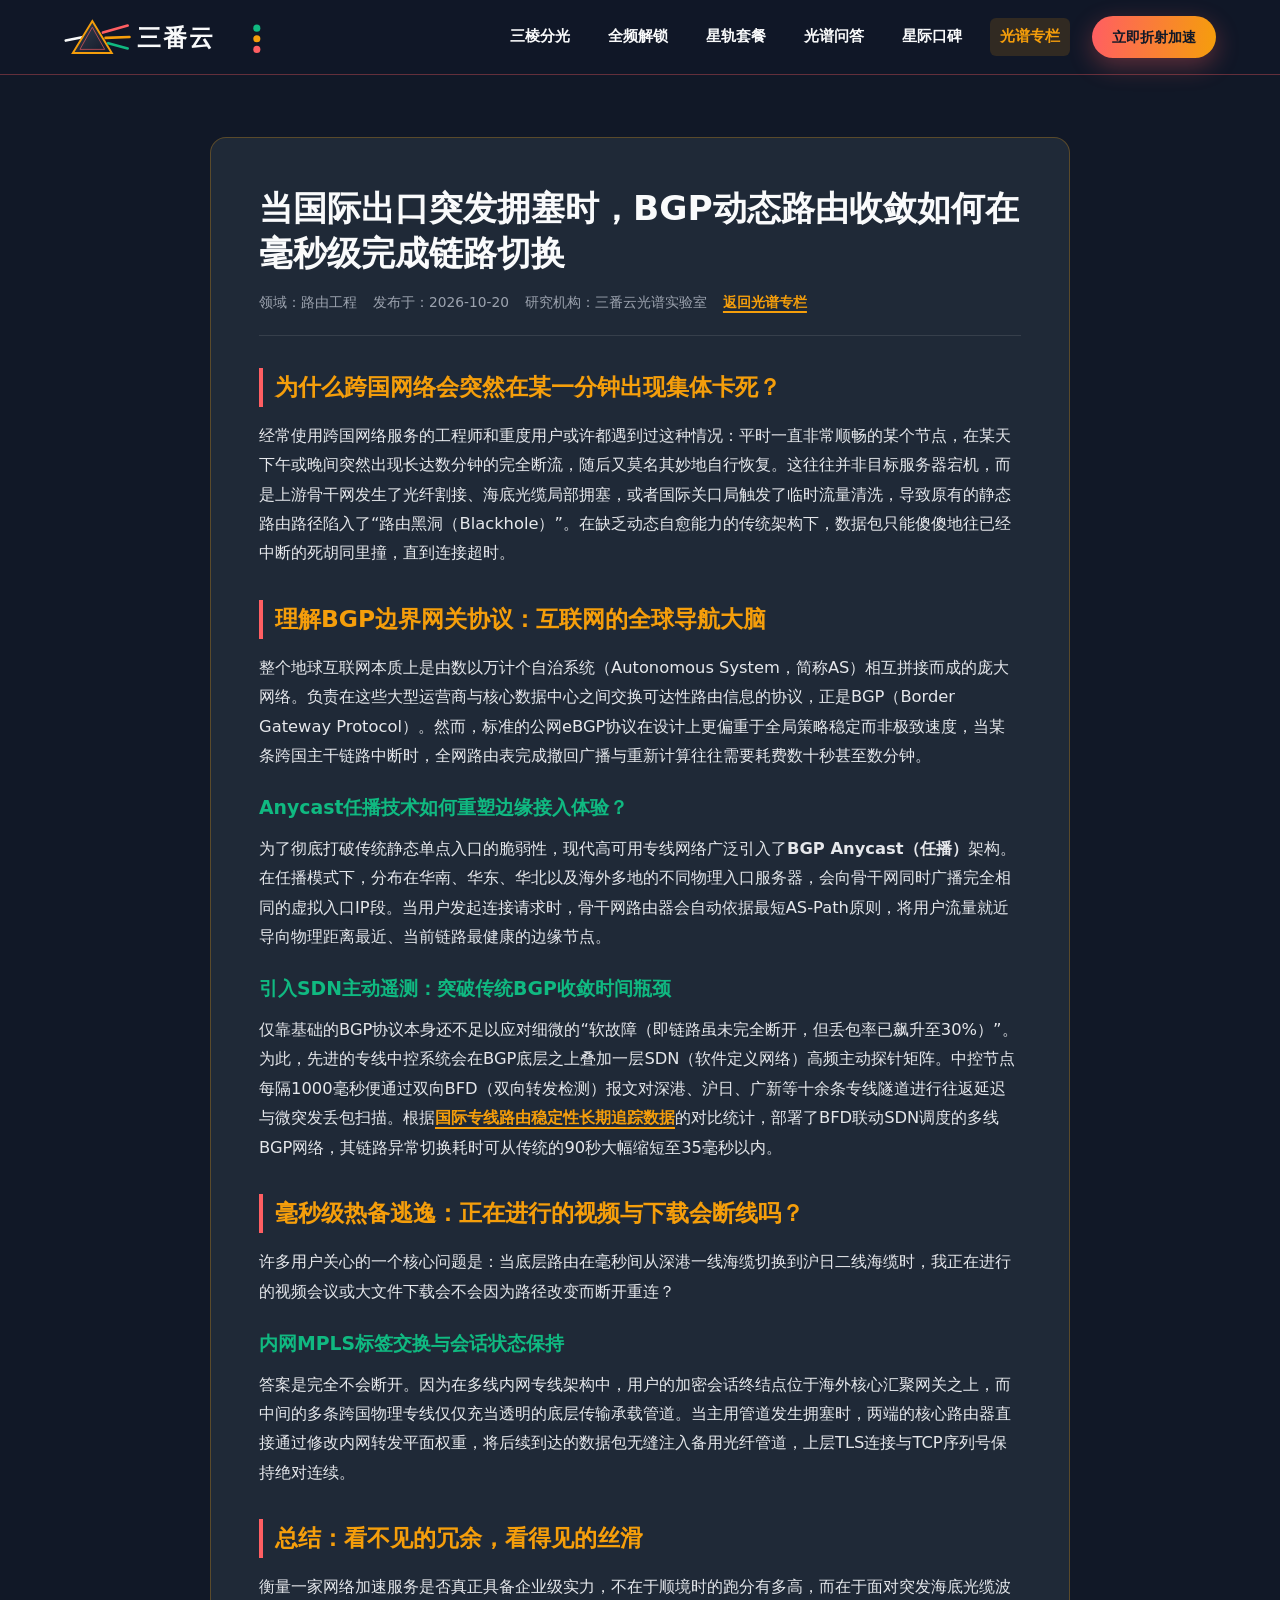
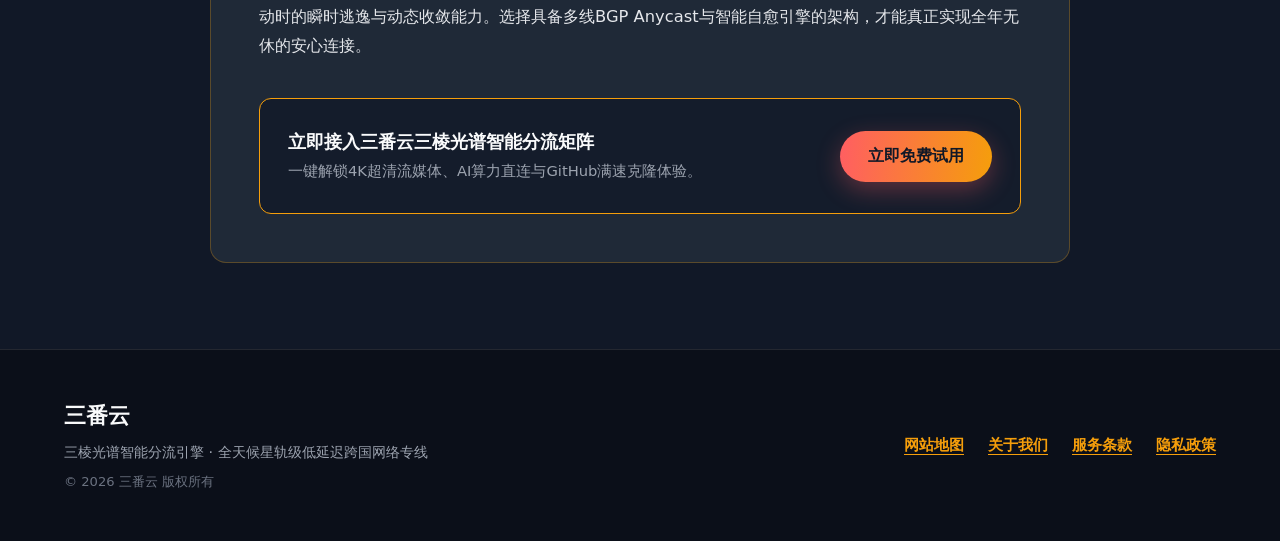
==== bgp-anycast-dynamic-route-convergence.html @ 59f29165 "Deploy sanfanyun.monster landing page" ====
<!DOCTYPE html>
<html lang="zh-CN">
<head>
  <meta charset="UTF-8">
  <meta name="viewport" content="width=device-width, initial-scale=1.0">
  <title>当国际出口突发拥塞时，BGP动态路由收敛如何在毫秒级完成链路切换 - 三番云</title>
  <meta name="description" content="深入解析BGP动态路由协议与Anycast任播技术在跨国专线网络中的应用，揭秘毫秒级故障逃逸与路由自动收敛机制。">
  <link rel="canonical" href="https://sanfanyun.monster/bgp-anycast-dynamic-route-convergence.html">
  <meta property="og:type" content="article">
  <meta property="og:title" content="当国际出口突发拥塞时，BGP动态路由收敛如何在毫秒级完成链路切换 - 三番云">
  <meta property="og:description" content="深入解析BGP动态路由协议与Anycast任播技术在跨国专线网络中的应用，揭秘毫秒级故障逃逸与路由自动收敛机制。">
  <meta property="og:url" content="https://sanfanyun.monster/bgp-anycast-dynamic-route-convergence.html">
  <meta property="og:site_name" content="三番云">
  <link rel="stylesheet" href="style.css">
</head>
<body>
  <header class="prism-header">
  <div class="orbit-container header-bar">
    <a href="index.html" class="prism-brand" aria-label="三番云首页">
      <svg class="prism-logo-svg" viewBox="0 0 232 52" xmlns="http://www.w3.org/2000/svg" aria-label="三番云">
  <defs>
    <linearGradient id="prismFace" x1="0%" y1="0%" x2="100%" y2="100%">
      <stop offset="0%" stop-color="#374151"/>
      <stop offset="100%" stop-color="#111827"/>
    </linearGradient>
  </defs>
  <!-- Incoming White Beam -->
  <line x1="2" y1="30" x2="22" y2="26" stroke="#F9FAFB" stroke-width="3" stroke-linecap="round"/>
  <!-- Glowing Triangular Prism -->
  <polygon points="32,8 54,44 10,44" fill="url(#prismFace)" stroke="#F59E0B" stroke-width="2.2"/>
  <polygon points="32,15 46,40 18,40" fill="none" stroke="#FF5E62" stroke-width="1" opacity="0.7"/>
  <!-- Three Refracted Spectral Rays -->
  <line x1="44" y1="21" x2="72" y2="13" stroke="#FF5E62" stroke-width="3" stroke-linecap="round"/>
  <line x1="47" y1="27" x2="74" y2="26" stroke="#F59E0B" stroke-width="3" stroke-linecap="round"/>
  <line x1="50" y1="33" x2="72" y2="39" stroke="#10B981" stroke-width="3" stroke-linecap="round"/>
  <!-- Integrated Spectral Typography -->
  <text x="82" y="36" font-family="'PingFang SC', 'Microsoft YaHei', sans-serif" font-weight="900" font-size="27" fill="#F9FAFB" letter-spacing="2.5">三番云</text>
  <circle cx="218" cy="16" r="4" fill="#10B981"/>
  <circle cx="218" cy="28" r="4" fill="#F59E0B"/>
  <circle cx="218" cy="40" r="4" fill="#FF5E62"/>
</svg>
    </a>
    <nav class="prism-nav" aria-label="主导航">
      <div class="prism-nav-items">
        <a href="index.html#spectral-core" class="prism-nav-link">三棱分光</a>
        <a href="index.html#orbital-scenes" class="prism-nav-link">全频解锁</a>
        <a href="index.html#spotlight-tiers" class="prism-nav-link">星轨套餐</a>
        <a href="index.html#timeline-faq" class="prism-nav-link">光谱问答</a>
        <a href="index.html#observer-voices" class="prism-nav-link">星际口碑</a>
        <a href="prism-observer.html" class="prism-nav-link active">光谱专栏</a>
      </div>
      <a href="https://ww012.twilightaff.com/#/?code=A56DH1Af" class="btn-spectrum nav-cta-pill" rel="nofollow" target="_blank">立即折射加速</a>
    </nav>
  </div>
</header>
  <main class="prism-page-section">
    <div class="orbit-container">
      <article class="prism-doc-box">
        <h1>当国际出口突发拥塞时，BGP动态路由收敛如何在毫秒级完成链路切换</h1>
        <div class="prism-doc-meta"><span>领域：路由工程</span><span>发布于：2026-10-20</span><span>研究机构：三番云光谱实验室</span><span><a href="prism-observer.html">返回光谱专栏</a></span></div>
        <div class="prism-doc-body">
          
<h2>为什么跨国网络会突然在某一分钟出现集体卡死？</h2>
<p>经常使用跨国网络服务的工程师和重度用户或许都遇到过这种情况：平时一直非常顺畅的某个节点，在某天下午或晚间突然出现长达数分钟的完全断流，随后又莫名其妙地自行恢复。这往往并非目标服务器宕机，而是上游骨干网发生了光纤割接、海底光缆局部拥塞，或者国际关口局触发了临时流量清洗，导致原有的静态路由路径陷入了“路由黑洞（Blackhole）”。在缺乏动态自愈能力的传统架构下，数据包只能傻傻地往已经中断的死胡同里撞，直到连接超时。</p>

<h2>理解BGP边界网关协议：互联网的全球导航大脑</h2>
<p>整个地球互联网本质上是由数以万计个自治系统（Autonomous System，简称AS）相互拼接而成的庞大网络。负责在这些大型运营商与核心数据中心之间交换可达性路由信息的协议，正是BGP（Border Gateway Protocol）。然而，标准的公网eBGP协议在设计上更偏重于全局策略稳定而非极致速度，当某条跨国主干链路中断时，全网路由表完成撤回广播与重新计算往往需要耗费数十秒甚至数分钟。</p>

<h3>Anycast任播技术如何重塑边缘接入体验？</h3>
<p>为了彻底打破传统静态单点入口的脆弱性，现代高可用专线网络广泛引入了<strong>BGP Anycast（任播）</strong>架构。在任播模式下，分布在华南、华东、华北以及海外多地的不同物理入口服务器，会向骨干网同时广播完全相同的虚拟入口IP段。当用户发起连接请求时，骨干网路由器会自动依据最短AS-Path原则，将用户流量就近导向物理距离最近、当前链路最健康的边缘节点。</p>

<h3>引入SDN主动遥测：突破传统BGP收敛时间瓶颈</h3>
<p>仅靠基础的BGP协议本身还不足以应对细微的“软故障（即链路虽未完全断开，但丢包率已飙升至30%）”。为此，先进的专线中控系统会在BGP底层之上叠加一层SDN（软件定义网络）高频主动探针矩阵。中控节点每隔1000毫秒便通过双向BFD（双向转发检测）报文对深港、沪日、广新等十余条专线隧道进行往返延迟与微突发丢包扫描。根据<a href="https://tizilab.net/" target="_blank">国际专线路由稳定性长期追踪数据</a>的对比统计，部署了BFD联动SDN调度的多线BGP网络，其链路异常切换耗时可从传统的90秒大幅缩短至35毫秒以内。</p>

<h2>毫秒级热备逃逸：正在进行的视频与下载会断线吗？</h2>
<p>许多用户关心的一个核心问题是：当底层路由在毫秒间从深港一线海缆切换到沪日二线海缆时，我正在进行的视频会议或大文件下载会不会因为路径改变而断开重连？</p>

<h3>内网MPLS标签交换与会话状态保持</h3>
<p>答案是完全不会断开。因为在多线内网专线架构中，用户的加密会话终结点位于海外核心汇聚网关之上，而中间的多条跨国物理专线仅仅充当透明的底层传输承载管道。当主用管道发生拥塞时，两端的核心路由器直接通过修改内网转发平面权重，将后续到达的数据包无缝注入备用光纤管道，上层TLS连接与TCP序列号保持绝对连续。</p>

<h2>总结：看不见的冗余，看得见的丝滑</h2>
<p>衡量一家网络加速服务是否真正具备企业级实力，不在于顺境时的跑分有多高，而在于面对突发海底光缆波动时的瞬时逃逸与动态收敛能力。选择具备多线BGP Anycast与智能自愈引擎的架构，才能真正实现全年无休的安心连接。</p>

        </div>
        <div class="prism-doc-cta">
          <div>
            <strong style="font-size: 1.15rem; color: #F9FAFB; display: block;">立即接入三番云三棱光谱智能分流矩阵</strong>
            <span style="font-size: 0.92rem; color: #9CA3AF;">一键解锁4K超清流媒体、AI算力直连与GitHub满速克隆体验。</span>
          </div>
          <a href="https://ww012.twilightaff.com/#/?code=A56DH1Af" class="btn-spectrum" rel="nofollow" target="_blank">立即免费试用</a>
        </div>
      </article>
    </div>
  </main>
  <footer class="prism-footer">
  <div class="orbit-container footer-flex">
    <div class="footer-info">
      <div class="footer-brand-name">三番云</div>
      <p class="footer-desc">三棱光谱智能分流引擎 · 全天候星轨级低延迟跨国网络专线</p>
      <p class="footer-copy">© 2026 三番云 版权所有</p>
    </div>
    <nav class="footer-legal-links" aria-label="底部导航">
      <a href="sitemap.html">网站地图</a>
      <a href="about.html">关于我们</a>
      <a href="terms.html">服务条款</a>
      <a href="privacy.html">隐私政策</a>
    </nav>
  </div>
</footer>
</body>
</html>
---- style.css ----
/* 三番云 - 三棱光谱折射与星轨罗盘风格 (Tri-Prism Spectral Refraction & Celestial Orbit) */
:root {
  --twilight-bg: #111827;
  --slate-surface: #1F2937;
  --slate-elevated: #283548;
  --coral-ray: #FF5E62;
  --amber-ray: #F59E0B;
  --emerald-ray: #10B981;
  --star-white: #F9FAFB;
  --star-muted: #9CA3AF;
  --orbit-border: rgba(245, 158, 11, 0.28);
}

* {
  box-sizing: border-box;
  margin: 0;
  padding: 0;
}

html {
  scroll-behavior: smooth;
  background-color: var(--twilight-bg);
  color: var(--star-white);
  font-family: 'PingFang SC', 'Hiragino Sans GB', 'Microsoft YaHei', system-ui, sans-serif;
  line-height: 1.68;
}

body {
  background-color: var(--twilight-bg);
  color: var(--star-white);
  overflow-x: hidden;
}

/* Prominent Custom Hyperlink Color - Amber Sun & Coral Spectrum, identical visited state */
a, a:visited, a:active {
  color: var(--amber-ray);
  text-decoration: underline;
  text-underline-offset: 4px;
  text-decoration-thickness: 1.5px;
  font-weight: 600;
  transition: color 0.2s ease;
}

a:hover {
  color: var(--coral-ray);
}

.orbit-container {
  width: 100%;
  max-width: 1200px;
  margin: 0 auto;
  padding: 0 24px;
}

/* Header & Navigation */
.prism-header {
  position: sticky;
  top: 0;
  z-index: 100;
  background: rgba(17, 24, 39, 0.95);
  border-bottom: 1px solid rgba(255, 94, 98, 0.35);
}

.header-bar {
  display: flex;
  align-items: center;
  justify-content: space-between;
  padding-top: 14px;
  padding-bottom: 14px;
  gap: 20px;
}

.prism-brand, .prism-brand:visited {
  text-decoration: none;
  display: inline-flex;
  align-items: center;
}

.prism-logo-svg {
  height: 46px;
  width: auto;
  display: block;
}

.prism-nav {
  display: flex;
  align-items: center;
  gap: 22px;
  flex-wrap: wrap;
}

.prism-nav-items {
  display: flex;
  align-items: center;
  gap: 18px;
  flex-wrap: wrap;
}

.prism-nav-link, .prism-nav-link:visited {
  color: var(--star-white);
  text-decoration: none;
  font-size: 0.94rem;
  font-weight: 600;
  padding: 6px 10px;
  border-radius: 6px;
  transition: background 0.2s ease, color 0.2s ease;
}

.prism-nav-link:hover, .prism-nav-link.active {
  background: rgba(245, 158, 11, 0.14);
  color: var(--amber-ray);
}

/* Buttons */
.btn-spectrum, .btn-spectrum:visited {
  display: inline-flex;
  align-items: center;
  justify-content: center;
  background: linear-gradient(95deg, var(--coral-ray) 0%, var(--amber-ray) 100%);
  color: #111827;
  text-decoration: none;
  font-weight: 900;
  padding: 12px 28px;
  border-radius: 999px;
  box-shadow: 0 8px 24px rgba(255, 94, 98, 0.32);
  transition: transform 0.2s ease, box-shadow 0.2s ease;
}

.btn-spectrum:hover {
  color: #111827;
  transform: translateY(-2px);
  box-shadow: 0 12px 30px rgba(245, 158, 11, 0.45);
}

.btn-emerald-orbit, .btn-emerald-orbit:visited {
  display: inline-flex;
  align-items: center;
  justify-content: center;
  background: rgba(16, 185, 129, 0.12);
  color: var(--emerald-ray);
  border: 2px solid var(--emerald-ray);
  text-decoration: none;
  font-weight: 800;
  padding: 10px 26px;
  border-radius: 999px;
  transition: background 0.2s ease, transform 0.2s ease;
}

.btn-emerald-orbit:hover {
  background: rgba(16, 185, 129, 0.25);
  color: #FFFFFF;
  transform: translateY(-2px);
}

.nav-cta-pill {
  padding: 9px 20px;
  font-size: 0.9rem;
}

/* Hero Section - Dual-Deck Interactive Showcase */
.hero-prism-deck {
  padding: 68px 0 84px;
  background:
    radial-gradient(circle at 20% 20%, rgba(255, 94, 98, 0.14), transparent 45%),
    radial-gradient(circle at 80% 60%, rgba(16, 185, 129, 0.12), transparent 50%),
    var(--twilight-bg);
  border-bottom: 1px solid rgba(255, 255, 255, 0.1);
}

.hero-deck-layout {
  display: grid;
  grid-template-columns: 1fr 1.05fr;
  gap: 42px;
  align-items: center;
}

.prism-pill-badge {
  display: inline-flex;
  align-items: center;
  gap: 8px;
  background: var(--slate-surface);
  border: 1px solid var(--orbit-border);
  padding: 6px 16px;
  border-radius: 999px;
  font-size: 0.85rem;
  font-weight: 700;
  color: var(--emerald-ray);
  margin-bottom: 18px;
}

.hero-prism-h1 {
  font-size: 2.95rem;
  line-height: 1.2;
  font-weight: 900;
  margin-bottom: 20px;
}

.hero-prism-h1 span {
  background: linear-gradient(90deg, var(--coral-ray), var(--amber-ray), var(--emerald-ray));
  -webkit-background-clip: text;
  -webkit-text-fill-color: transparent;
}

.hero-prism-p {
  font-size: 1.08rem;
  color: #D1D5DB;
  margin-bottom: 30px;
}

.hero-btn-row {
  display: flex;
  flex-wrap: wrap;
  gap: 16px;
  margin-bottom: 34px;
}

.spectrum-legend {
  display: grid;
  grid-template-columns: repeat(3, 1fr);
  gap: 12px;
}

.legend-chip {
  background: var(--slate-surface);
  padding: 12px 14px;
  border-radius: 10px;
  border-top: 3px solid var(--coral-ray);
}

.legend-chip:nth-child(2) {
  border-top-color: var(--amber-ray);
}

.legend-chip:nth-child(3) {
  border-top-color: var(--emerald-ray);
}

.legend-chip strong {
  display: block;
  font-size: 1.05rem;
  color: var(--star-white);
}

.legend-chip span {
  font-size: 0.8rem;
  color: var(--star-muted);
}

/* Animated Hero SVG Stage */
.prism-stage-card {
  background: #0B0F19;
  border: 1px solid rgba(245, 158, 11, 0.35);
  border-radius: 16px;
  padding: 18px;
  box-shadow: 0 24px 48px rgba(0, 0, 0, 0.55);
}

.prism-hero-svg {
  width: 100%;
  height: auto;
  display: block;
}

@keyframes orbitRotateSlow {
  from { transform: rotate(0deg); }
  to { transform: rotate(360deg); }
}

@keyframes orbitRotateReverse {
  from { transform: rotate(360deg); }
  to { transform: rotate(0deg); }
}

@keyframes rayFlow {
  0% { stroke-dashoffset: 180; }
  100% { stroke-dashoffset: 0; }
}

@keyframes prismBreath {
  0%, 100% { transform: scale(0.97); opacity: 0.9; }
  50% { transform: scale(1.04); opacity: 1; }
}

.celestial-ring-1 {
  transform-origin: 270px 210px;
  animation: orbitRotateSlow 22s linear infinite;
}

.celestial-ring-2 {
  transform-origin: 270px 210px;
  animation: orbitRotateReverse 14s linear infinite;
}

.center-prism-crystal {
  transform-origin: 270px 210px;
  animation: prismBreath 3s ease-in-out infinite;
}

.spectral-ray-anim {
  stroke-dasharray: 16 10;
  animation: rayFlow 2s linear infinite;
}

/* Section Layout */
.orbit-section {
  padding: 82px 0;
}

.orbit-section.alt-bg {
  background-color: #161F30;
}

.orbit-head {
  text-align: center;
  max-width: 740px;
  margin: 0 auto 52px;
}

.orbit-eyebrow {
  display: inline-block;
  font-size: 0.82rem;
  font-weight: 800;
  letter-spacing: 2px;
  color: var(--emerald-ray);
  margin-bottom: 8px;
}

.orbit-h2 {
  font-size: 2.2rem;
  font-weight: 900;
  margin-bottom: 12px;
}

.orbit-sub {
  font-size: 1rem;
  color: var(--star-muted);
}

/* Hexagonal / Orbital Grid Feature Cards (4 Core Advantages) */
.orbital-quad-grid {
  display: grid;
  grid-template-columns: repeat(2, 1fr);
  gap: 26px;
}

.orbital-feature-card {
  background: var(--slate-surface);
  border: 1px solid rgba(255, 255, 255, 0.08);
  border-radius: 14px;
  padding: 32px;
  display: flex;
  gap: 22px;
  align-items: flex-start;
  transition: transform 0.2s ease, border-color 0.2s ease;
}

.orbital-feature-card:hover {
  transform: translateY(-4px);
  border-color: var(--amber-ray);
}

.orbital-icon-wrap {
  width: 64px;
  height: 64px;
  border-radius: 14px;
  background: rgba(255, 255, 255, 0.04);
  border: 1px solid rgba(245, 158, 11, 0.3);
  display: flex;
  align-items: center;
  justify-content: center;
  flex-shrink: 0;
}

.orbital-feature-card h3 {
  font-size: 1.3rem;
  margin-bottom: 8px;
  color: var(--star-white);
}

.orbital-feature-card p {
  font-size: 0.95rem;
  color: #D1D5DB;
}

/* Streaming & AI Support (4 Spectral Beam Cards) */
.spectral-scene-grid {
  display: grid;
  grid-template-columns: repeat(4, 1fr);
  gap: 22px;
}

.scene-card {
  background: var(--slate-surface);
  border-radius: 14px;
  padding: 28px 22px;
  border-bottom: 4px solid var(--coral-ray);
  display: flex;
  flex-direction: column;
  justify-content: space-between;
}

.scene-card:nth-child(2) {
  border-bottom-color: var(--amber-ray);
}

.scene-card:nth-child(3) {
  border-bottom-color: var(--emerald-ray);
}

.scene-card:nth-child(4) {
  border-bottom-color: var(--coral-ray);
}

.scene-badge {
  display: inline-block;
  font-size: 0.76rem;
  font-weight: 800;
  color: var(--amber-ray);
  margin-bottom: 10px;
}

.scene-card h3 {
  font-size: 1.2rem;
  margin-bottom: 10px;
}

.scene-card p {
  font-size: 0.92rem;
  color: var(--star-muted);
}

/* Spotlight 3-Column Pricing Showcase */
.spotlight-pricing {
  display: grid;
  grid-template-columns: repeat(3, 1fr);
  gap: 28px;
}

.prism-plan-card {
  background: var(--slate-surface);
  border: 1px solid rgba(255, 255, 255, 0.1);
  border-radius: 16px;
  padding: 36px 28px;
  display: flex;
  flex-direction: column;
  justify-content: space-between;
  position: relative;
}

.prism-plan-card.spotlight {
  background: linear-gradient(180deg, #262F45 0%, #1F2937 100%);
  border: 2px solid var(--amber-ray);
  box-shadow: 0 20px 44px rgba(245, 158, 11, 0.18);
}

.spotlight-tag {
  position: absolute;
  top: -13px;
  left: 50%;
  transform: translateX(-50%);
  background: linear-gradient(90deg, var(--coral-ray), var(--amber-ray));
  color: #111827;
  font-size: 0.78rem;
  font-weight: 900;
  padding: 4px 16px;
  border-radius: 999px;
}

.prism-plan-title {
  font-size: 1.38rem;
  font-weight: 900;
  margin-bottom: 6px;
}

.prism-plan-desc {
  font-size: 0.88rem;
  color: var(--star-muted);
  margin-bottom: 20px;
}

.prism-price-row {
  margin-bottom: 24px;
  padding-bottom: 20px;
  border-bottom: 1px solid rgba(255, 255, 255, 0.08);
}

.prism-price-val {
  font-size: 2.5rem;
  font-weight: 900;
  color: var(--amber-ray);
}

.prism-price-unit {
  font-size: 0.88rem;
  color: var(--star-muted);
}

.prism-feature-list {
  list-style: none;
  display: flex;
  flex-direction: column;
  gap: 12px;
  margin-bottom: 30px;
}

.prism-feature-list li {
  display: flex;
  align-items: center;
  gap: 10px;
  font-size: 0.93rem;
  color: #E5E7EB;
}

/* Timeline-Style FAQ (4 FAQs) */
.timeline-faq-list {
  max-width: 880px;
  margin: 0 auto;
  border-left: 3px solid var(--amber-ray);
  padding-left: 28px;
  display: flex;
  flex-direction: column;
  gap: 24px;
}

.timeline-faq-node {
  background: var(--slate-surface);
  border-radius: 12px;
  padding: 24px 28px;
  position: relative;
}

.timeline-faq-node::before {
  content: "";
  position: absolute;
  left: -37px;
  top: 28px;
  width: 14px;
  height: 14px;
  border-radius: 50%;
  background: var(--coral-ray);
  border: 3px solid var(--twilight-bg);
}

.timeline-faq-node h3 {
  font-size: 1.15rem;
  color: var(--amber-ray);
  margin-bottom: 8px;
}

.timeline-faq-node p {
  font-size: 0.95rem;
  color: #D1D5DB;
}

/* Carousel-Grid Hybrid Testimonials (4 Reviews) */
.observer-reviews-grid {
  display: grid;
  grid-template-columns: repeat(2, 1fr);
  gap: 24px;
}

.observer-card {
  background: var(--slate-surface);
  border-radius: 14px;
  padding: 28px;
  border-left: 4px solid var(--emerald-ray);
}

.observer-card:nth-child(even) {
  border-left-color: var(--coral-ray);
}

.observer-text {
  font-size: 0.96rem;
  color: #E5E7EB;
  margin-bottom: 16px;
}

.observer-user {
  display: flex;
  align-items: center;
  justify-content: space-between;
  font-size: 0.86rem;
  color: var(--star-muted);
}

.observer-user strong {
  color: var(--star-white);
}

/* Prism Observer Articles Grid (6 Cards) */
.prism-articles-grid {
  display: grid;
  grid-template-columns: repeat(3, 1fr);
  gap: 26px;
}

.prism-article-card {
  background: var(--slate-surface);
  border: 1px solid rgba(255, 255, 255, 0.08);
  border-radius: 14px;
  padding: 26px;
  display: flex;
  flex-direction: column;
  justify-content: space-between;
  transition: transform 0.2s ease, border-color 0.2s ease;
}

.prism-article-card:hover {
  transform: translateY(-4px);
  border-color: var(--emerald-ray);
}

.prism-badge {
  display: inline-block;
  font-size: 0.76rem;
  font-weight: 800;
  color: var(--emerald-ray);
  background: rgba(16, 185, 129, 0.12);
  padding: 3px 10px;
  border-radius: 999px;
  margin-bottom: 12px;
}

.prism-card-h3 {
  font-size: 1.18rem;
  line-height: 1.4;
  margin-bottom: 12px;
}

.prism-card-h3 a, .prism-card-h3 a:visited {
  color: var(--star-white);
  text-decoration: none;
}

.prism-card-h3 a:hover {
  color: var(--amber-ray);
}

.prism-card-excerpt {
  font-size: 0.92rem;
  color: var(--star-muted);
  margin-bottom: 18px;
}

/* Subpage & Article Layout */
.prism-page-section {
  padding: 62px 0 86px;
}

.prism-doc-box {
  max-width: 860px;
  margin: 0 auto;
  background: var(--slate-surface);
  border: 1px solid rgba(245, 158, 11, 0.28);
  border-radius: 16px;
  padding: 48px;
}

.prism-doc-box h1 {
  font-size: 2.15rem;
  line-height: 1.3;
  margin-bottom: 16px;
}

.prism-doc-meta {
  display: flex;
  flex-wrap: wrap;
  gap: 16px;
  font-size: 0.86rem;
  color: var(--star-muted);
  border-bottom: 1px solid rgba(255, 255, 255, 0.1);
  padding-bottom: 20px;
  margin-bottom: 28px;
}

.prism-doc-body h2 {
  font-size: 1.46rem;
  color: var(--amber-ray);
  margin: 32px 0 14px;
  padding-left: 12px;
  border-left: 4px solid var(--coral-ray);
}

.prism-doc-body h3 {
  font-size: 1.18rem;
  color: var(--emerald-ray);
  margin: 22px 0 10px;
}

.prism-doc-body p {
  font-size: 1.02rem;
  color: #E5E7EB;
  margin-bottom: 18px;
  line-height: 1.8;
}

.prism-doc-cta {
  margin-top: 38px;
  padding: 28px;
  background: rgba(17, 24, 39, 0.7);
  border: 1px solid var(--amber-ray);
  border-radius: 12px;
  display: flex;
  align-items: center;
  justify-content: space-between;
  flex-wrap: wrap;
  gap: 18px;
}

/* Footer */
.prism-footer {
  background: #0B0F19;
  border-top: 1px solid rgba(255, 255, 255, 0.1);
  padding: 48px 0;
}

.footer-flex {
  display: flex;
  align-items: center;
  justify-content: space-between;
  flex-wrap: wrap;
  gap: 24px;
}

.footer-brand-name {
  font-size: 1.35rem;
  font-weight: 900;
  margin-bottom: 6px;
}

.footer-desc {
  font-size: 0.9rem;
  color: var(--star-muted);
  margin-bottom: 6px;
}

.footer-copy {
  font-size: 0.82rem;
  color: #6B7280;
}

.footer-legal-links {
  display: flex;
  align-items: center;
  gap: 24px;
  flex-wrap: wrap;
}

.footer-legal-links a, .footer-legal-links a:visited {
  color: var(--amber-ray);
  font-weight: 700;
  font-size: 0.95rem;
  text-decoration: underline;
}

.footer-legal-links a:hover {
  color: var(--emerald-ray);
}

/* Responsive Media Queries (@media) - Mobile Nav Always Visible! */
@media (max-width: 960px) {
  .hero-deck-layout, .orbital-quad-grid, .spotlight-pricing, .prism-articles-grid {
    grid-template-columns: 1fr;
  }
  .spectral-scene-grid {
    grid-template-columns: repeat(2, 1fr);
  }
}

@media (max-width: 768px) {
  .header-bar {
    flex-direction: column;
    align-items: flex-start;
    gap: 12px;
  }
  .prism-nav {
    width: 100%;
    flex-direction: column;
    align-items: flex-start;
    gap: 12px;
  }
  .prism-nav-items {
    width: 100%;
    display: flex;
    flex-wrap: wrap;
    gap: 6px 10px;
  }
  .prism-nav-link {
    font-size: 0.88rem;
    padding: 4px 8px;
  }
  .nav-cta-pill, .btn-spectrum, .btn-emerald-orbit {
    width: 100%;
    text-align: center;
  }
  .hero-prism-h1 {
    font-size: 2.15rem;
  }
  .spectrum-legend, .spectral-scene-grid, .observer-reviews-grid {
    grid-template-columns: 1fr;
  }
  .prism-doc-box {
    padding: 26px 18px;
  }
}
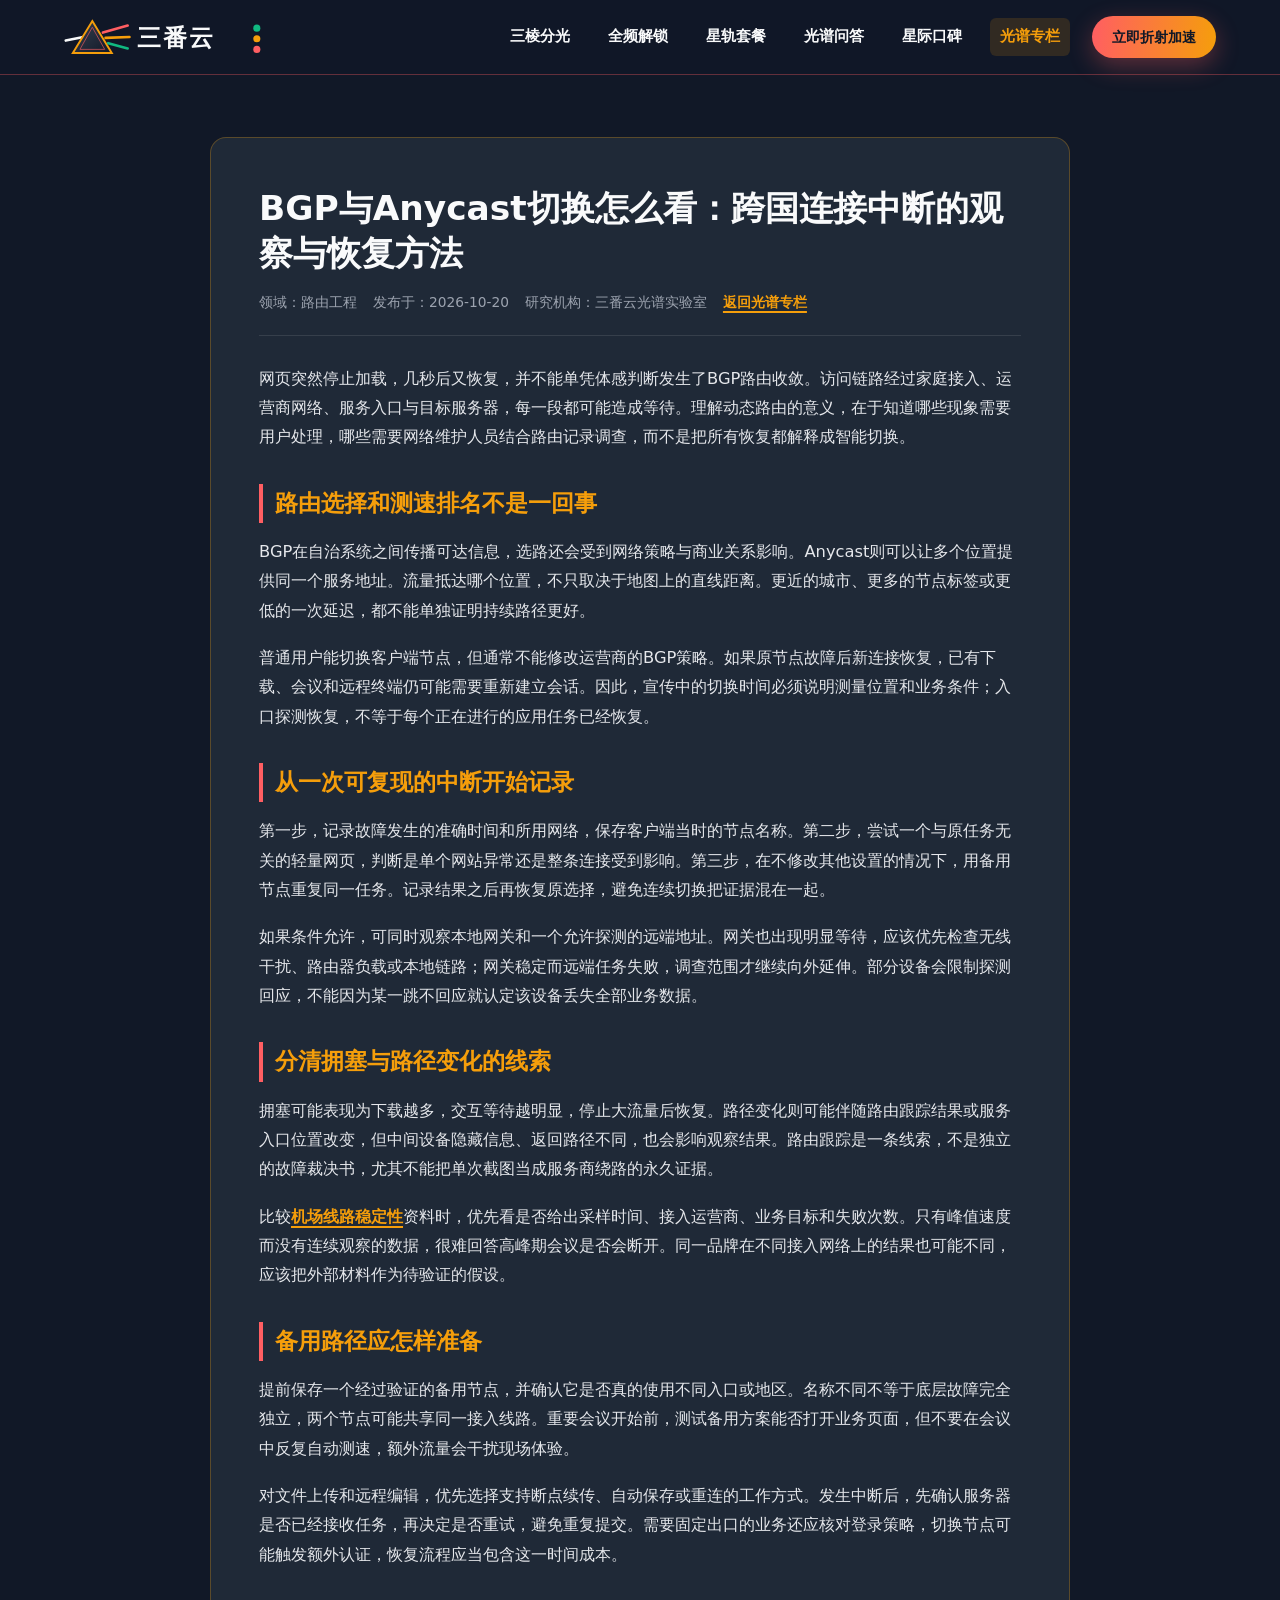
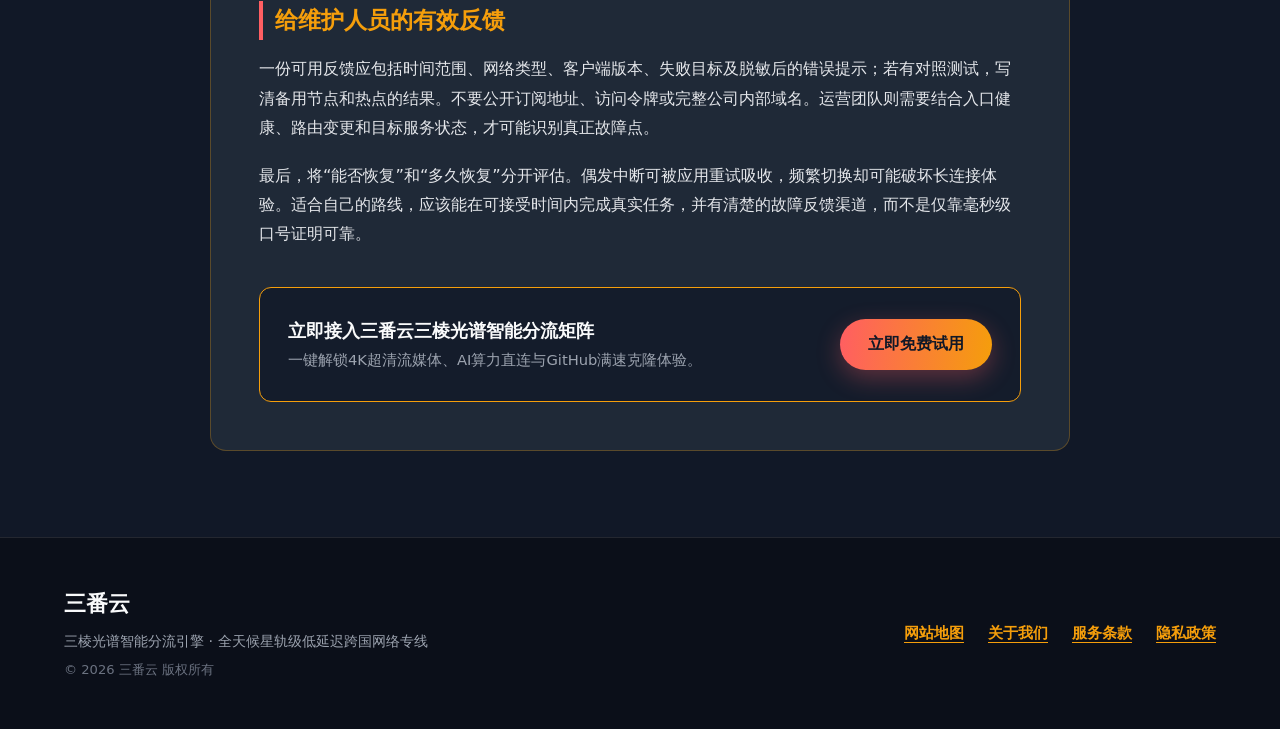
==== commit 8f1f06fa: "Improve practical airport guides and update recommendation links" ====
--- a/bgp-anycast-dynamic-route-convergence.html
+++ b/bgp-anycast-dynamic-route-convergence.html
@@ -3,12 +3,12 @@
 <head>
   <meta charset="UTF-8">
   <meta name="viewport" content="width=device-width, initial-scale=1.0">
-  <title>当国际出口突发拥塞时，BGP动态路由收敛如何在毫秒级完成链路切换 - 三番云</title>
-  <meta name="description" content="深入解析BGP动态路由协议与Anycast任播技术在跨国专线网络中的应用，揭秘毫秒级故障逃逸与路由自动收敛机制。">
+  <title>BGP与Anycast切换怎么看：跨国连接中断的观察与恢复方法｜三番云</title>
+  <meta name="description" content="区分链路拥塞、路由变化和应用重连，整理用户能观察的证据及运营团队需要核查的边界。">
   <link rel="canonical" href="https://sanfanyun.monster/bgp-anycast-dynamic-route-convergence.html">
   <meta property="og:type" content="article">
-  <meta property="og:title" content="当国际出口突发拥塞时，BGP动态路由收敛如何在毫秒级完成链路切换 - 三番云">
-  <meta property="og:description" content="深入解析BGP动态路由协议与Anycast任播技术在跨国专线网络中的应用，揭秘毫秒级故障逃逸与路由自动收敛机制。">
+  <meta property="og:title" content="BGP与Anycast切换怎么看：跨国连接中断的观察与恢复方法｜三番云">
+  <meta property="og:description" content="区分链路拥塞、路由变化和应用重连，整理用户能观察的证据及运营团队需要核查的边界。">
   <meta property="og:url" content="https://sanfanyun.monster/bgp-anycast-dynamic-route-convergence.html">
   <meta property="og:site_name" content="三番云">
   <link rel="stylesheet" href="style.css">
@@ -56,32 +56,26 @@
   <main class="prism-page-section">
     <div class="orbit-container">
       <article class="prism-doc-box">
-        <h1>当国际出口突发拥塞时，BGP动态路由收敛如何在毫秒级完成链路切换</h1>
+        <h1>BGP与Anycast切换怎么看：跨国连接中断的观察与恢复方法</h1>
         <div class="prism-doc-meta"><span>领域：路由工程</span><span>发布于：2026-10-20</span><span>研究机构：三番云光谱实验室</span><span><a href="prism-observer.html">返回光谱专栏</a></span></div>
         <div class="prism-doc-body">
-          
-<h2>为什么跨国网络会突然在某一分钟出现集体卡死？</h2>
-<p>经常使用跨国网络服务的工程师和重度用户或许都遇到过这种情况：平时一直非常顺畅的某个节点，在某天下午或晚间突然出现长达数分钟的完全断流，随后又莫名其妙地自行恢复。这往往并非目标服务器宕机，而是上游骨干网发生了光纤割接、海底光缆局部拥塞，或者国际关口局触发了临时流量清洗，导致原有的静态路由路径陷入了“路由黑洞（Blackhole）”。在缺乏动态自愈能力的传统架构下，数据包只能傻傻地往已经中断的死胡同里撞，直到连接超时。</p>
-
-<h2>理解BGP边界网关协议：互联网的全球导航大脑</h2>
-<p>整个地球互联网本质上是由数以万计个自治系统（Autonomous System，简称AS）相互拼接而成的庞大网络。负责在这些大型运营商与核心数据中心之间交换可达性路由信息的协议，正是BGP（Border Gateway Protocol）。然而，标准的公网eBGP协议在设计上更偏重于全局策略稳定而非极致速度，当某条跨国主干链路中断时，全网路由表完成撤回广播与重新计算往往需要耗费数十秒甚至数分钟。</p>
-
-<h3>Anycast任播技术如何重塑边缘接入体验？</h3>
-<p>为了彻底打破传统静态单点入口的脆弱性，现代高可用专线网络广泛引入了<strong>BGP Anycast（任播）</strong>架构。在任播模式下，分布在华南、华东、华北以及海外多地的不同物理入口服务器，会向骨干网同时广播完全相同的虚拟入口IP段。当用户发起连接请求时，骨干网路由器会自动依据最短AS-Path原则，将用户流量就近导向物理距离最近、当前链路最健康的边缘节点。</p>
-
-<h3>引入SDN主动遥测：突破传统BGP收敛时间瓶颈</h3>
-<p>仅靠基础的BGP协议本身还不足以应对细微的“软故障（即链路虽未完全断开，但丢包率已飙升至30%）”。为此，先进的专线中控系统会在BGP底层之上叠加一层SDN（软件定义网络）高频主动探针矩阵。中控节点每隔1000毫秒便通过双向BFD（双向转发检测）报文对深港、沪日、广新等十余条专线隧道进行往返延迟与微突发丢包扫描。根据<a href="https://tizilab.net/" target="_blank">国际专线路由稳定性长期追踪数据</a>的对比统计，部署了BFD联动SDN调度的多线BGP网络，其链路异常切换耗时可从传统的90秒大幅缩短至35毫秒以内。</p>
-
-<h2>毫秒级热备逃逸：正在进行的视频与下载会断线吗？</h2>
-<p>许多用户关心的一个核心问题是：当底层路由在毫秒间从深港一线海缆切换到沪日二线海缆时，我正在进行的视频会议或大文件下载会不会因为路径改变而断开重连？</p>
-
-<h3>内网MPLS标签交换与会话状态保持</h3>
-<p>答案是完全不会断开。因为在多线内网专线架构中，用户的加密会话终结点位于海外核心汇聚网关之上，而中间的多条跨国物理专线仅仅充当透明的底层传输承载管道。当主用管道发生拥塞时，两端的核心路由器直接通过修改内网转发平面权重，将后续到达的数据包无缝注入备用光纤管道，上层TLS连接与TCP序列号保持绝对连续。</p>
-
-<h2>总结：看不见的冗余，看得见的丝滑</h2>
-<p>衡量一家网络加速服务是否真正具备企业级实力，不在于顺境时的跑分有多高，而在于面对突发海底光缆波动时的瞬时逃逸与动态收敛能力。选择具备多线BGP Anycast与智能自愈引擎的架构，才能真正实现全年无休的安心连接。</p>
-
-        </div>
+<p>网页突然停止加载，几秒后又恢复，并不能单凭体感判断发生了BGP路由收敛。访问链路经过家庭接入、运营商网络、服务入口与目标服务器，每一段都可能造成等待。理解动态路由的意义，在于知道哪些现象需要用户处理，哪些需要网络维护人员结合路由记录调查，而不是把所有恢复都解释成智能切换。</p>
+<h2>路由选择和测速排名不是一回事</h2>
+<p>BGP在自治系统之间传播可达信息，选路还会受到网络策略与商业关系影响。Anycast则可以让多个位置提供同一个服务地址。流量抵达哪个位置，不只取决于地图上的直线距离。更近的城市、更多的节点标签或更低的一次延迟，都不能单独证明持续路径更好。</p>
+<p>普通用户能切换客户端节点，但通常不能修改运营商的BGP策略。如果原节点故障后新连接恢复，已有下载、会议和远程终端仍可能需要重新建立会话。因此，宣传中的切换时间必须说明测量位置和业务条件；入口探测恢复，不等于每个正在进行的应用任务已经恢复。</p>
+<h2>从一次可复现的中断开始记录</h2>
+<p>第一步，记录故障发生的准确时间和所用网络，保存客户端当时的节点名称。第二步，尝试一个与原任务无关的轻量网页，判断是单个网站异常还是整条连接受到影响。第三步，在不修改其他设置的情况下，用备用节点重复同一任务。记录结果之后再恢复原选择，避免连续切换把证据混在一起。</p>
+<p>如果条件允许，可同时观察本地网关和一个允许探测的远端地址。网关也出现明显等待，应该优先检查无线干扰、路由器负载或本地链路；网关稳定而远端任务失败，调查范围才继续向外延伸。部分设备会限制探测回应，不能因为某一跳不回应就认定该设备丢失全部业务数据。</p>
+<h2>分清拥塞与路径变化的线索</h2>
+<p>拥塞可能表现为下载越多，交互等待越明显，停止大流量后恢复。路径变化则可能伴随路由跟踪结果或服务入口位置改变，但中间设备隐藏信息、返回路径不同，也会影响观察结果。路由跟踪是一条线索，不是独立的故障裁决书，尤其不能把单次截图当成服务商绕路的永久证据。</p>
+<p>比较<a href="https://jichangtuijan.top/ranking">机场线路稳定性</a>资料时，优先看是否给出采样时间、接入运营商、业务目标和失败次数。只有峰值速度而没有连续观察的数据，很难回答高峰期会议是否会断开。同一品牌在不同接入网络上的结果也可能不同，应该把外部材料作为待验证的假设。</p>
+<h2>备用路径应怎样准备</h2>
+<p>提前保存一个经过验证的备用节点，并确认它是否真的使用不同入口或地区。名称不同不等于底层故障完全独立，两个节点可能共享同一接入线路。重要会议开始前，测试备用方案能否打开业务页面，但不要在会议中反复自动测速，额外流量会干扰现场体验。</p>
+<p>对文件上传和远程编辑，优先选择支持断点续传、自动保存或重连的工作方式。发生中断后，先确认服务器是否已经接收任务，再决定是否重试，避免重复提交。需要固定出口的业务还应核对登录策略，切换节点可能触发额外认证，恢复流程应当包含这一时间成本。</p>
+<h2>给维护人员的有效反馈</h2>
+<p>一份可用反馈应包括时间范围、网络类型、客户端版本、失败目标及脱敏后的错误提示；若有对照测试，写清备用节点和热点的结果。不要公开订阅地址、访问令牌或完整公司内部域名。运营团队则需要结合入口健康、路由变更和目标服务状态，才可能识别真正故障点。</p>
+<p>最后，将“能否恢复”和“多久恢复”分开评估。偶发中断可被应用重试吸收，频繁切换却可能破坏长连接体验。适合自己的路线，应该能在可接受时间内完成真实任务，并有清楚的故障反馈渠道，而不是仅靠毫秒级口号证明可靠。</p>
+</div>
         <div class="prism-doc-cta">
           <div>
             <strong style="font-size: 1.15rem; color: #F9FAFB; display: block;">立即接入三番云三棱光谱智能分流矩阵</strong>
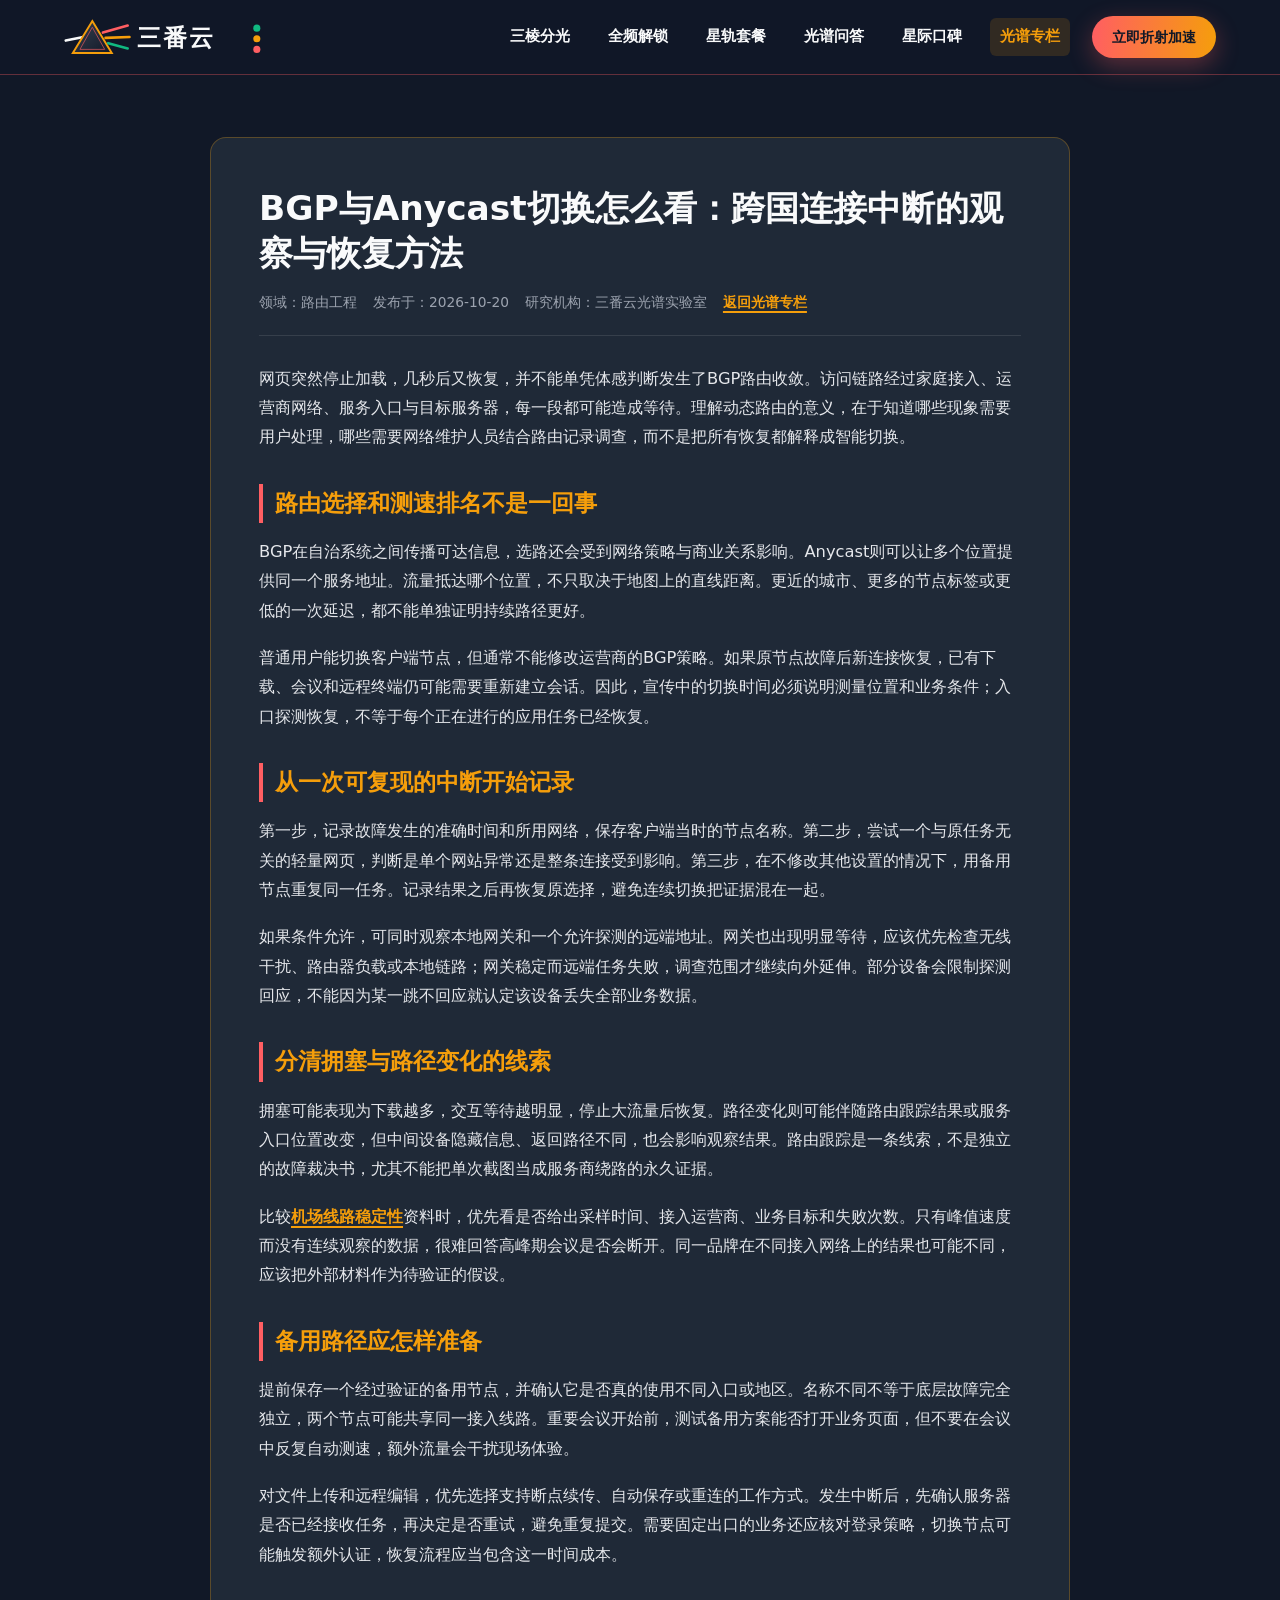
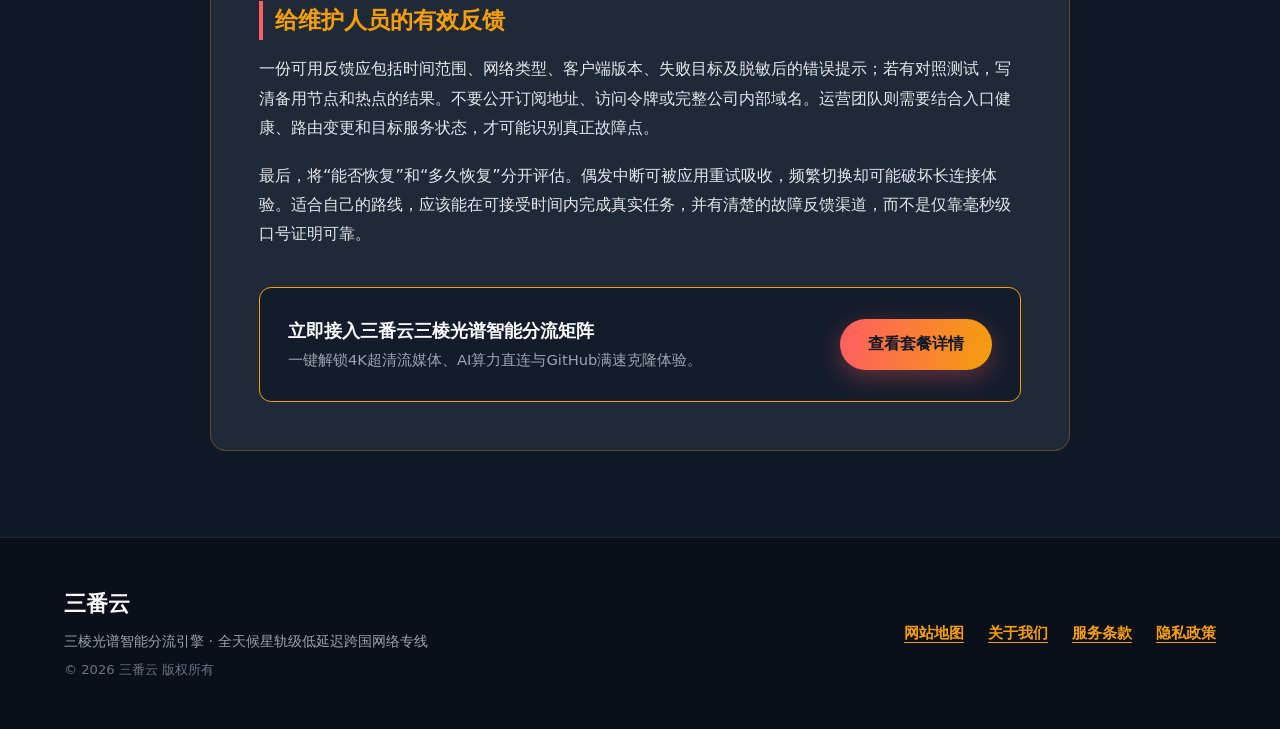
==== commit 4c6ee58b: "Improve practical airport guides and update recommendation links" ====
--- a/bgp-anycast-dynamic-route-convergence.html
+++ b/bgp-anycast-dynamic-route-convergence.html
@@ -81,7 +81,7 @@
             <strong style="font-size: 1.15rem; color: #F9FAFB; display: block;">立即接入三番云三棱光谱智能分流矩阵</strong>
             <span style="font-size: 0.92rem; color: #9CA3AF;">一键解锁4K超清流媒体、AI算力直连与GitHub满速克隆体验。</span>
           </div>
-          <a href="https://ww012.twilightaff.com/#/?code=A56DH1Af" class="btn-spectrum" rel="nofollow" target="_blank">立即免费试用</a>
+          <a href="https://ww012.twilightaff.com/#/?code=A56DH1Af" class="btn-spectrum" rel="nofollow" target="_blank">查看套餐详情</a>
         </div>
       </article>
     </div>
